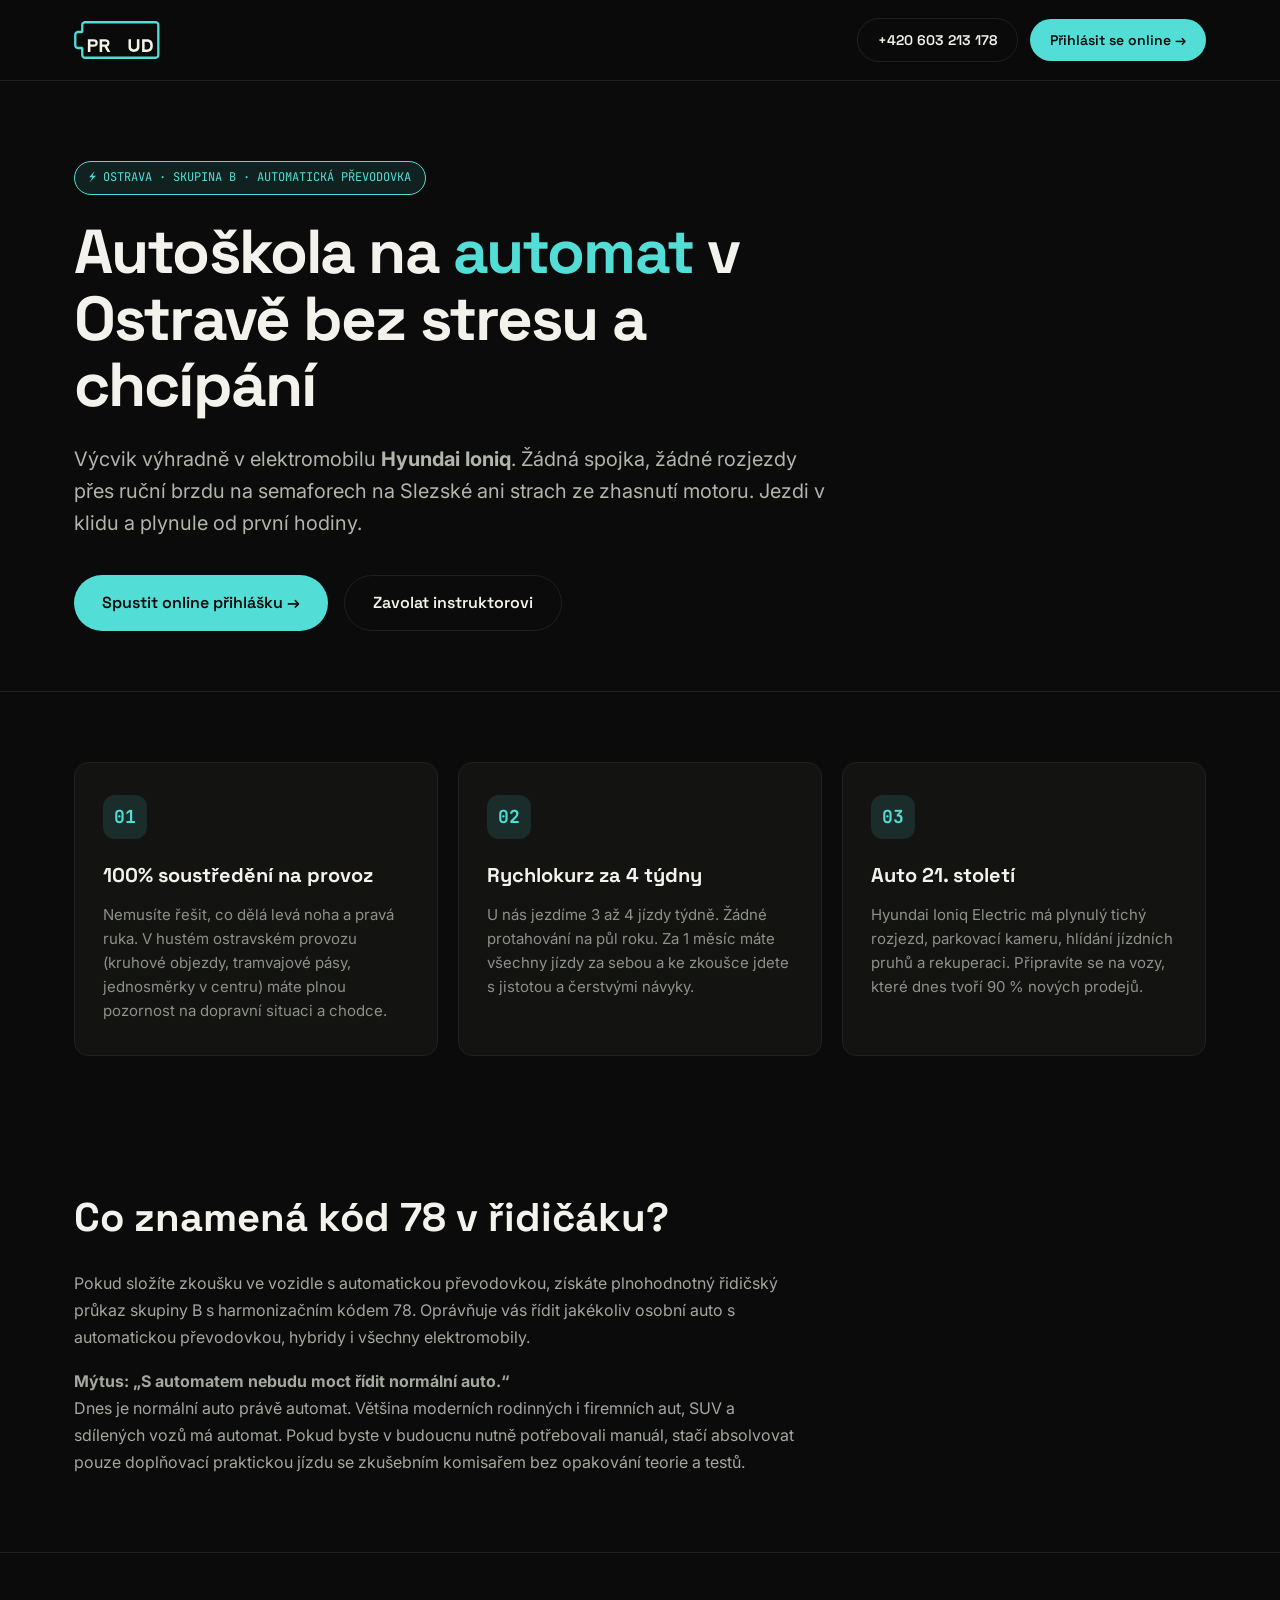
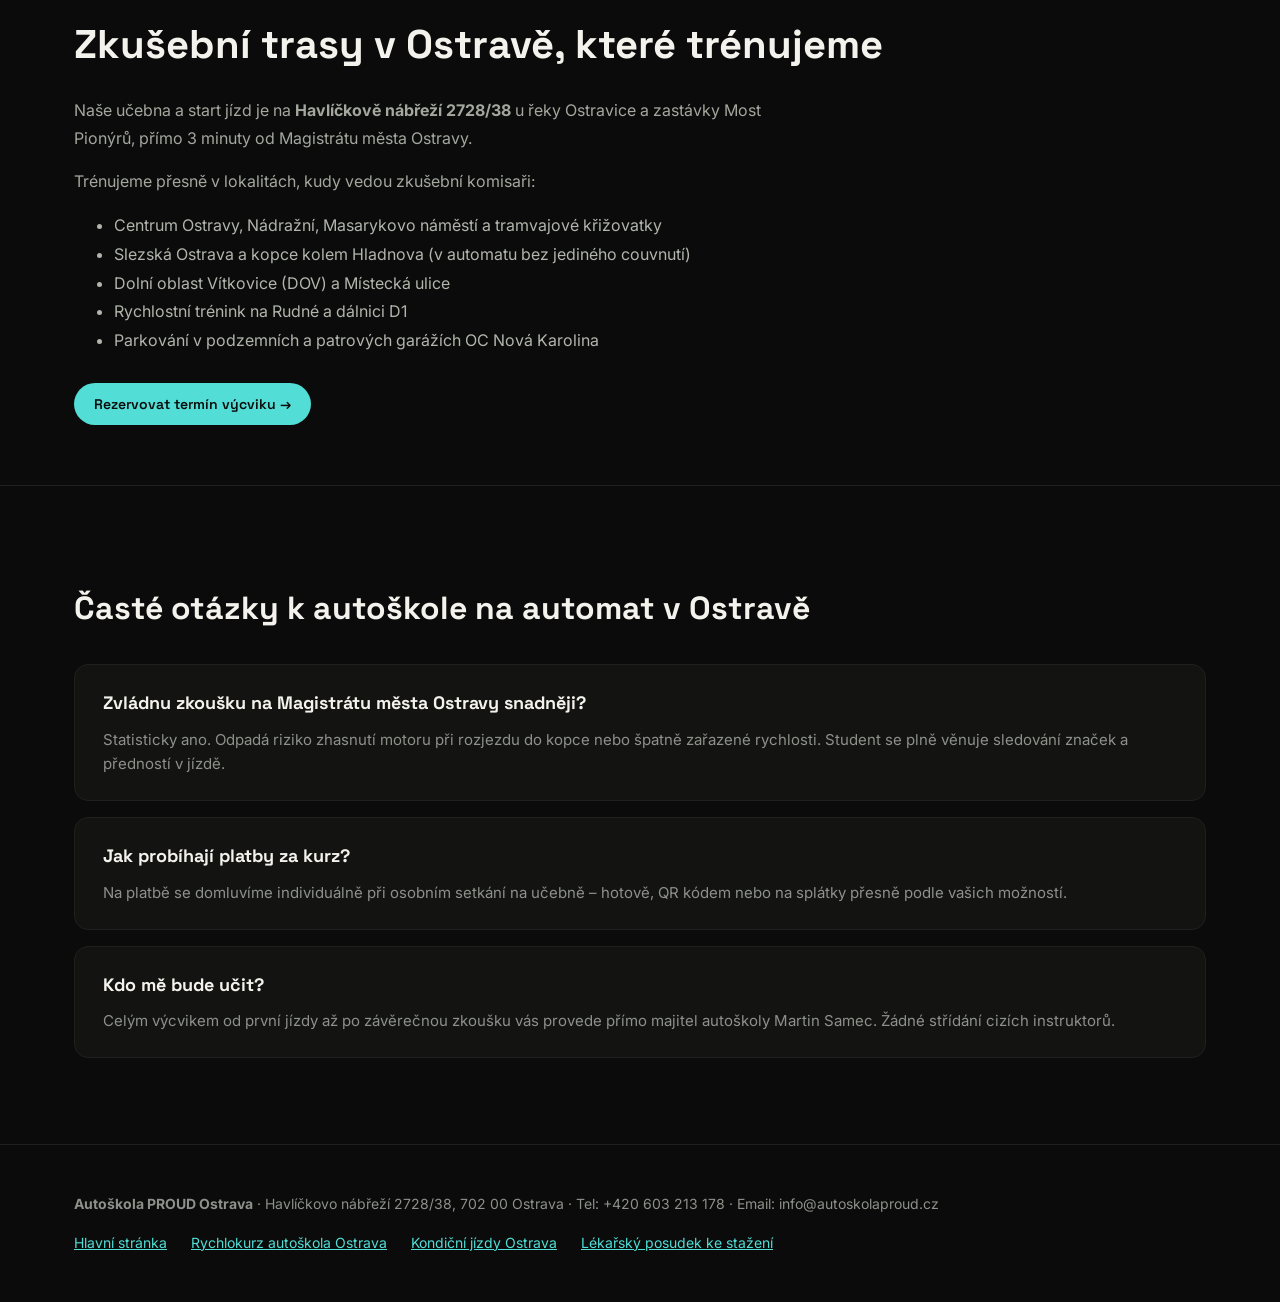
==== autoskola-automat-ostrava.html @ 7e3c73a1 "feat(seo): add dedicated landing pages for automat, rychlokurz, and kondicni jizdy, update sitemap a" ====
<!doctype html>
<html lang="cs">
<head>
<meta charset="utf-8" />
<title>Autoškola automat Ostrava · Řidičák sk. B bez stresu z řazení · Autoškola PROUD</title>
<meta name="viewport" content="width=device-width, initial-scale=1" />
<meta name="description" content="Hledáte autoškolu na automat v Ostravě? V Autoškole PROUD jezdíme výhradně v elektromobilu Hyundai Ioniq. Žádné řazení, žádné chcípání v kopci. Rychlokurz za 4 týdny." />
<meta name="keywords" content="autoškola automat Ostrava, řidičák na automat Ostrava, autoškola bez řazení Ostrava, řidičský průkaz skupina B kód 78, autoškola elektromobil Ostrava, autoškola Ostrava automatická převodovka" />
<link rel="canonical" href="https://autoskolaproud.cz/autoskola-automat-ostrava.html" />

<!-- Open Graph / Social -->
<meta property="og:type" content="article" />
<meta property="og:locale" content="cs_CZ" />
<meta property="og:site_name" content="Autoškola PROUD Ostrava" />
<meta property="og:title" content="Autoškola automat Ostrava · Řidičák bez stresu z řazení" />
<meta property="og:description" content="Výcvik skupiny B na automatické převodovce v čisto-elektrickém Hyundai Ioniq. Rychlokurz za měsíc v Ostravě." />
<meta property="og:url" content="https://autoskolaproud.cz/autoskola-automat-ostrava.html" />
<meta property="og:image" content="https://autoskolaproud.cz/logo/SVG/LOGO.svg" />

<!-- Geo Local SEO -->
<meta name="geo.region" content="CZ-80" />
<meta name="geo.placename" content="Ostrava" />
<meta name="geo.position" content="49.8398;18.2936" />
<meta name="ICBM" content="49.8398, 18.2936" />

<!-- Google Analytics 4 (GA4) Tracking Script -->
<script async src="https://www.googletagmanager.com/gtag/js?id=G-QQK7QPSL2N"></script>
<script>
  window.dataLayer = window.dataLayer || [];
  function gtag(){dataLayer.push(arguments);}
  gtag('js', new Date());
  window.GA_MEASUREMENT_ID = 'G-QQK7QPSL2N';
  gtag('config', window.GA_MEASUREMENT_ID, { send_page_view: true });
</script>

<!-- Schema.org JSON-LD -->
<script type="application/ld+json">
{
  "@context": "https://schema.org",
  "@graph": [
    {
      "@type": "BreadcrumbList",
      "itemListElement": [
        {
          "@type": "ListItem",
          "position": 1,
          "name": "Domů",
          "item": "https://autoskolaproud.cz/"
        },
        {
          "@type": "ListItem",
          "position": 2,
          "name": "Autoškola automat Ostrava",
          "item": "https://autoskolaproud.cz/autoskola-automat-ostrava.html"
        }
      ]
    },
    {
      "@type": "Course",
      "name": "Autoškola skupina B s automatickou převodovkou Ostrava",
      "description": "Intenzivní kurz autoškoly na osobní automobil s automatickou převodovkou výhradně v elektromobilu Hyundai Ioniq Electric. Rychlokurz 3–4 jízdy týdně, hotovo za 4 týdny.",
      "provider": {
        "@type": "EducationalOrganization",
        "name": "Autoškola PROUD Ostrava",
        "url": "https://autoskolaproud.cz/",
        "telephone": "+420603213178",
        "address": {
          "@type": "PostalAddress",
          "streetAddress": "Havlíčkovo nábřeží 2728/38",
          "addressLocality": "Ostrava",
          "postalCode": "702 00",
          "addressCountry": "CZ"
        }
      }
    },
    {
      "@type": "FAQPage",
      "mainEntity": [
        {
          "@type": "Question",
          "name": "Proč dělat autoškolu na automat v Ostravě?",
          "acceptedAnswer": {
            "@type": "Answer",
            "text": "Výcvik na automatu v Ostravě odstraňuje nejčastější stres začátečníků: spojku, chcípnutí motoru v kopci a neustálé řazení v hustém provozu. Můžete se 100% soustředit na značky, chodce, tramvaje a bezpečný průjezd křižovatkami."
          }
        },
        {
          "@type": "Question",
          "name": "Co znamená kód 78 v řidičském průkazu?",
          "acceptedAnswer": {
            "@type": "Answer",
            "text": "Harmonizační kód 78 označuje oprávnění řídit motorová vozidla s automatickou převodovkou. Dnes je automat standardem u naprosté většiny nových vozidel, hybridů i všech elektromobilů. Pokud byste v budoucnu chtěli řídit manuál, stačí složit doplňovací praktickou zkoušku bez nutnosti opakovat celou autoškolu."
          }
        },
        {
          "@type": "Question",
          "name": "Jak rychle zvládnu řidičák na automat v Autoškole PROUD?",
          "acceptedAnswer": {
            "@type": "Answer",
            "text": "Všechny naše kurzy jezdíme jako intenzivní rychlokurz (3 až 4 jízdy týdně). Celý výcvik odjezdíte za zhruba 4 týdny a ke zkoušce jdete s maximálně čerstvými návyky."
          }
        }
      ]
    }
  ]
}
</script>

<link rel="preconnect" href="https://fonts.googleapis.com">
<link rel="preconnect" href="https://fonts.gstatic.com" crossorigin>
<link href="https://fonts.googleapis.com/css2?family=Bricolage+Grotesque:opsz,wght@12..96,400;12..96,600;12..96,700&family=Space+Grotesk:wght@400;500;600;700&family=Inter:wght@400;500;600;700&family=JetBrains+Mono:wght@400;500&display=swap" rel="stylesheet">
<style>
:root {
  --bg: #0A0B0A;
  --bg-2: #131412;
  --paper: #F4F2EC;
  --ink: #0A0B0A;
  --muted: #8E908A;
  --line: #1F211E;
  --volt: #52DDD6;
  --volt-deep: #21817D;
  --volt-glow: rgba(82, 221, 214, 0.35);
  --display: "Space Grotesk", system-ui, sans-serif;
  --body: "Inter", system-ui, sans-serif;
  --mono: "JetBrains Mono", monospace;
  --r-md: 14px;
  --r-lg: 22px;
}
* { box-sizing: border-box; }
body {
  margin: 0; padding: 0;
  background: var(--bg);
  color: var(--paper);
  font-family: var(--body);
  line-height: 1.6;
  -webkit-font-smoothing: antialiased;
}
a { color: inherit; text-decoration: none; }
.wrap { max-width: 1180px; margin: 0 auto; padding: 0 24px; }

/* Nav */
header.site-header {
  border-bottom: 1px solid var(--line);
  padding: 18px 0;
  position: sticky; top: 0; z-index: 100;
  background: rgba(10, 11, 10, 0.92);
  backdrop-filter: blur(12px);
}
.nav-bar { display: flex; align-items: center; justify-content: space-between; }
.btn {
  display: inline-flex; align-items: center; gap: 8px;
  padding: 10px 20px; border-radius: 999px;
  font-family: var(--display); font-weight: 600; font-size: 14px;
  cursor: pointer; transition: all 0.2s ease;
}
.btn-volt { background: var(--volt); color: var(--ink); border: none; }
.btn-volt:hover { box-shadow: 0 0 20px var(--volt-glow); transform: translateY(-1px); }
.btn-ghost { background: transparent; border: 1px solid var(--line); color: var(--paper); }
.btn-ghost:hover { border-color: var(--volt); color: var(--volt); }

/* Hero */
.hero { padding: 80px 0 60px; border-bottom: 1px solid var(--line); }
.badge {
  display: inline-flex; align-items: center; gap: 8px;
  padding: 6px 14px; border-radius: 999px;
  background: rgba(82, 221, 214, 0.1); border: 1px solid var(--volt);
  color: var(--volt); font-family: var(--mono); font-size: 12px;
  margin-bottom: 24px;
}
h1 {
  font-family: var(--display); font-size: clamp(34px, 5.5vw, 62px);
  font-weight: 700; line-height: 1.08; letter-spacing: -0.03em;
  margin: 0 0 24px; max-width: 20ch;
}
h1 span { color: var(--volt); }
p.lead {
  font-size: clamp(17px, 2vw, 20px); color: #B2B5AC;
  max-width: 58ch; line-height: 1.6; margin: 0 0 36px;
}
.hero-cta { display: flex; gap: 16px; flex-wrap: wrap; }

/* Content Grid */
.features-grid {
  display: grid; grid-template-columns: repeat(3, 1fr); gap: 20px;
  margin: 70px 0;
}
@media (max-width: 860px) { .features-grid { grid-template-columns: 1fr; } }
.feature-card {
  background: var(--bg-2); border: 1px solid var(--line);
  padding: 32px 28px; border-radius: var(--r-md);
  transition: transform 0.2s, border-color 0.2s;
}
.feature-card:hover { border-color: var(--volt); transform: translateY(-2px); }
.feature-icon {
  width: 44px; height: 44px; border-radius: 12px;
  background: rgba(82, 221, 214, 0.12); color: var(--volt);
  display: flex; align-items: center; justify-content: center;
  font-family: var(--mono); font-size: 18px; font-weight: 700; margin-bottom: 20px;
}
.feature-card h3 { font-family: var(--display); font-size: 20px; margin: 0 0 12px; }
.feature-card p { color: var(--muted); font-size: 15px; margin: 0; line-height: 1.6; }

/* Deep Section */
.deep-sec { padding: 60px 0; border-bottom: 1px solid var(--line); }
.deep-sec h2 { font-family: var(--display); font-size: clamp(26px, 3.5vw, 40px); margin: 0 0 20px; }
.deep-sec p { color: #A4A79E; font-size: 16px; line-height: 1.7; max-width: 72ch; }

/* FAQ List */
.faq-sec { padding: 70px 0; border-bottom: 1px solid var(--line); }
.faq-box {
  background: var(--bg-2); border: 1px solid var(--line);
  border-radius: var(--r-md); padding: 24px 28px; margin-bottom: 16px;
}
.faq-box h4 { font-family: var(--display); font-size: 18px; margin: 0 0 10px; color: var(--paper); }
.faq-box p { color: var(--muted); margin: 0; font-size: 15px; line-height: 1.6; }

/* Footer */
footer { padding: 48px 0; color: var(--muted); font-size: 14px; }
.foot-links { display: flex; gap: 24px; flex-wrap: wrap; margin-top: 16px; }
.foot-links a { color: var(--volt); text-decoration: underline; }
</style>
</head>
<body>

<header class="site-header">
  <div class="wrap nav-bar">
    <a href="/" title="Zpět na hlavní stránku Autoškola PROUD">
      <svg viewBox="0 0 816.26 362.45" height="38" style="vertical-align: middle;">
        <path fill="var(--volt)" d="M68.01,324.44c0,5.08,1.04,9.98,2.91,14.41,2.82,6.66,7.5,12.29,13.4,16.28,5.89,3.99,13.07,6.33,20.7,6.33h673.23c5.08,0,9.98-1.04,14.41-2.91,6.66-2.82,12.29-7.5,16.28-13.4,3.99-5.89,6.33-13.07,6.33-20.7V38.01c0-5.08-1.04-9.98-2.91-14.41-2.82-6.66-7.5-12.29-13.4-16.28-5.89-3.99-13.07-6.33-20.7-6.33v22c2.1,0,4.05.42,5.84,1.18,2.68,1.13,4.99,3.05,6.62,5.45,1.62,2.41,2.55,5.24,2.56,8.39v286.42c0,2.1-.42,4.05-1.18,5.84-1.13,2.68-3.05,4.99-5.45,6.62-2.41,1.62-5.24,2.55-8.39,2.56H105.02c-2.1,0-4.05-.42-5.84-1.18-2.68-1.13-5-3.05-6.62-5.45-1.62-2.41-2.55-5.24-2.56-8.39v-60.18c0-2.43-.5-4.81-1.41-6.94-1.36-3.21-3.61-5.91-6.45-7.84-2.83-1.92-6.32-3.06-9.98-3.05h-34.16c-2.1,0-4.05-.42-5.84-1.18-2.68-1.13-5-3.05-6.62-5.45-1.62-2.41-2.55-5.24-2.56-8.39v-100.38c0-2.1.42-4.05,1.18-5.84,1.13-2.68,3.05-4.99,5.45-6.62,2.41-1.62,5.24-2.55,8.39-2.56h34.16c2.43,0,4.81-.5,6.94-1.41,3.21-1.36,5.91-3.61,7.84-6.45,1.92-2.83,3.06-6.32,3.05-9.98v-60.18c0-2.1.42-4.05,1.18-5.84,1.13-2.68,3.05-4.99,5.45-6.62,2.41-1.62,5.24-2.55,8.39-2.56h673.23v-11s0-11,0-11H105.02c-5.08,0-9.98,1.04-14.41,2.91-6.66,2.82-12.29,7.5-16.28,13.4-3.99,5.89-6.33,13.07-6.33,20.7v49.64c0,1.33.21,3.11-.54,4.27-.25.39-.63.95-.99,1.25-.65.56-1.54.88-2.41.85-3.76-.17-7.17,0-10.93,0h-15.13c-5.08,0-9.98,1.04-14.41,2.91-6.66,2.82-12.29,7.5-16.28,13.4-3.99,5.89-6.33,13.07-6.33,20.7v100.38c0,5.08,1.04,9.98,2.91,14.41,2.82,6.66,7.5,12.29,13.4,16.28,5.89,3.99,13.07,6.33,20.7,6.33h27.21c.14,0,.28,0,.42,0,.2,0,.47.01.66.04.39.05.64.1.93.3l.04.03.22.2c.24.26.34.62.43.96.17.65.08,1.42.08,2.1v52.39Z"/>
        <path fill="var(--paper)" d="M316.56,242.49c14.74-4.75,22.11-15.88,22.11-33.08,0-23.09-14.08-34.55-42.08-34.55h-52.23v119.86h24.07v-49.61h21.78l28.82,49.61h27.51l-29.96-52.23ZM268.42,195.66h33.73c9.5.33,14.41,6.06,14.57,13.92-.16,8.68-5.08,14.57-14.74,14.74h-33.57v-28.65ZM156.42,195.66h33.73c9.5.33,14.41,6.06,14.57,13.92-.16,8.68-5.08,14.57-14.74,14.74h-33.57v-28.65ZM156.42,294.72v-49.61h28.33c27.84,0,41.92-11.79,41.92-35.7s-14.08-34.55-42.08-34.55h-52.23v119.86h24.07Z"/>
        <path fill="var(--paper)" d="M695.85,294.72c37.33,0,56-19.98,56-59.93s-18.67-60.09-56-60.09h-46.18v120.02h46.18ZM673.74,272.45v-75.32h22.11c21.29,0,31.93,13.59,32.09,37.66-.16,23.91-10.81,37.5-32.09,37.66h-22.11ZM519.83,174.86v75.81c0,27.34,25.71,44.05,51.91,44.05s52.07-16.7,52.07-44.05v-75.81h-24.07v69.43c0,17.68-11.46,26.53-28,26.53s-28-8.84-28-26.53v-69.43h-23.91Z"/>
      </svg>
    </a>
    <div style="display: flex; gap: 12px; align-items: center;">
      <a href="tel:+420603213178" class="btn btn-ghost">+420 603 213 178</a>
      <a href="/#how" class="btn btn-volt">Přihlásit se online →</a>
    </div>
  </div>
</header>

<main>
  <section class="hero">
    <div class="wrap">
      <div class="badge">⚡ OSTRAVA · SKUPINA B · AUTOMATICKÁ PŘEVODOVKA</div>
      <h1>Autoškola na <span>automat</span> v Ostravě bez stresu a chcípání</h1>
      <p class="lead">
        Výcvik výhradně v elektromobilu <b>Hyundai Ioniq</b>. Žádná spojka, žádné rozjezdy přes ruční brzdu na semaforech na Slezské ani strach ze zhasnutí motoru. Jezdi v klidu a plynule od první hodiny.
      </p>
      <div class="hero-cta">
        <a href="/#how" class="btn btn-volt" style="padding: 14px 28px; font-size: 16px;">Spustit online přihlášku →</a>
        <a href="tel:+420603213178" class="btn btn-ghost" style="padding: 14px 28px; font-size: 16px;">Zavolat instruktorovi</a>
      </div>
    </div>
  </section>

  <section class="wrap">
    <div class="features-grid">
      <div class="feature-card">
        <div class="feature-icon">01</div>
        <h3>100% soustředění na provoz</h3>
        <p>Nemusíte řešit, co dělá levá noha a pravá ruka. V hustém ostravském provozu (kruhové objezdy, tramvajové pásy, jednosměrky v centru) máte plnou pozornost na dopravní situaci a chodce.</p>
      </div>
      <div class="feature-card">
        <div class="feature-icon">02</div>
        <h3>Rychlokurz za 4 týdny</h3>
        <p>U nás jezdíme 3 až 4 jízdy týdně. Žádné protahování na půl roku. Za 1 měsíc máte všechny jízdy za sebou a ke zkoušce jdete s jistotou a čerstvými návyky.</p>
      </div>
      <div class="feature-card">
        <div class="feature-icon">03</div>
        <h3>Auto 21. století</h3>
        <p>Hyundai Ioniq Electric má plynulý tichý rozjezd, parkovací kameru, hlídání jízdních pruhů a rekuperaci. Připravíte se na vozy, které dnes tvoří 90 % nových prodejů.</p>
      </div>
    </div>
  </section>

  <section class="deep-sec">
    <div class="wrap">
      <h2>Co znamená kód 78 v řidičáku?</h2>
      <p>
        Pokud složíte zkoušku ve vozidle s automatickou převodovkou, získáte plnohodnotný řidičský průkaz skupiny B s harmonizačním kódem 78. Oprávňuje vás řídit jakékoliv osobní auto s automatickou převodovkou, hybridy i všechny elektromobily.
      </p>
      <p>
        <b>Mýtus: „S automatem nebudu moct řídit normální auto.“</b><br>
        Dnes je normální auto právě automat. Většina moderních rodinných i firemních aut, SUV a sdílených vozů má automat. Pokud byste v budoucnu nutně potřebovali manuál, stačí absolvovat pouze doplňovací praktickou jízdu se zkušebním komisařem bez opakování teorie a testů.
      </p>
    </div>
  </section>

  <section class="deep-sec">
    <div class="wrap">
      <h2>Zkušební trasy v Ostravě, které trénujeme</h2>
      <p>
        Naše učebna a start jízd je na <b>Havlíčkově nábřeží 2728/38</b> u řeky Ostravice a zastávky Most Pionýrů, přímo 3 minuty od Magistrátu města Ostravy.
      </p>
      <p>
        Trénujeme přesně v lokalitách, kudy vedou zkušební komisaři:
      </p>
      <ul style="color: #B2B5AC; line-height: 1.8; font-size: 16px; margin-bottom: 28px;">
        <li>Centrum Ostravy, Nádražní, Masarykovo náměstí a tramvajové křižovatky</li>
        <li>Slezská Ostrava a kopce kolem Hladnova (v automatu bez jediného couvnutí)</li>
        <li>Dolní oblast Vítkovice (DOV) a Místecká ulice</li>
        <li>Rychlostní trénink na Rudné a dálnici D1</li>
        <li>Parkování v podzemních a patrových garážích OC Nová Karolina</li>
      </ul>
      <a href="/#how" class="btn btn-volt">Rezervovat termín výcviku →</a>
    </div>
  </section>

  <section class="faq-sec">
    <div class="wrap">
      <h2 style="font-family: var(--display); font-size: 32px; margin-bottom: 30px;">Časté otázky k autoškole na automat v Ostravě</h2>
      <div class="faq-box">
        <h4>Zvládnu zkoušku na Magistrátu města Ostravy snadněji?</h4>
        <p>Statisticky ano. Odpadá riziko zhasnutí motoru při rozjezdu do kopce nebo špatně zařazené rychlosti. Student se plně věnuje sledování značek a předností v jízdě.</p>
      </div>
      <div class="faq-box">
        <h4>Jak probíhají platby za kurz?</h4>
        <p>Na platbě se domluvíme individuálně při osobním setkání na učebně – hotově, QR kódem nebo na splátky přesně podle vašich možností.</p>
      </div>
      <div class="faq-box">
        <h4>Kdo mě bude učit?</h4>
        <p>Celým výcvikem od první jízdy až po závěrečnou zkoušku vás provede přímo majitel autoškoly Martin Samec. Žádné střídání cizích instruktorů.</p>
      </div>
    </div>
  </section>
</main>

<footer>
  <div class="wrap">
    <div><b>Autoškola PROUD Ostrava</b> · Havlíčkovo nábřeží 2728/38, 702 00 Ostrava · Tel: +420 603 213 178 · Email: info@autoskolaproud.cz</div>
    <div class="foot-links">
      <a href="/">Hlavní stránka</a>
      <a href="/rychlokurz-autoskola-ostrava.html">Rychlokurz autoškola Ostrava</a>
      <a href="/kondicni-jizdy-ostrava.html">Kondiční jízdy Ostrava</a>
      <a href="/lekarsky-posudek.html">Lékařský posudek ke stažení</a>
    </div>
  </div>
</footer>

</body>
</html>
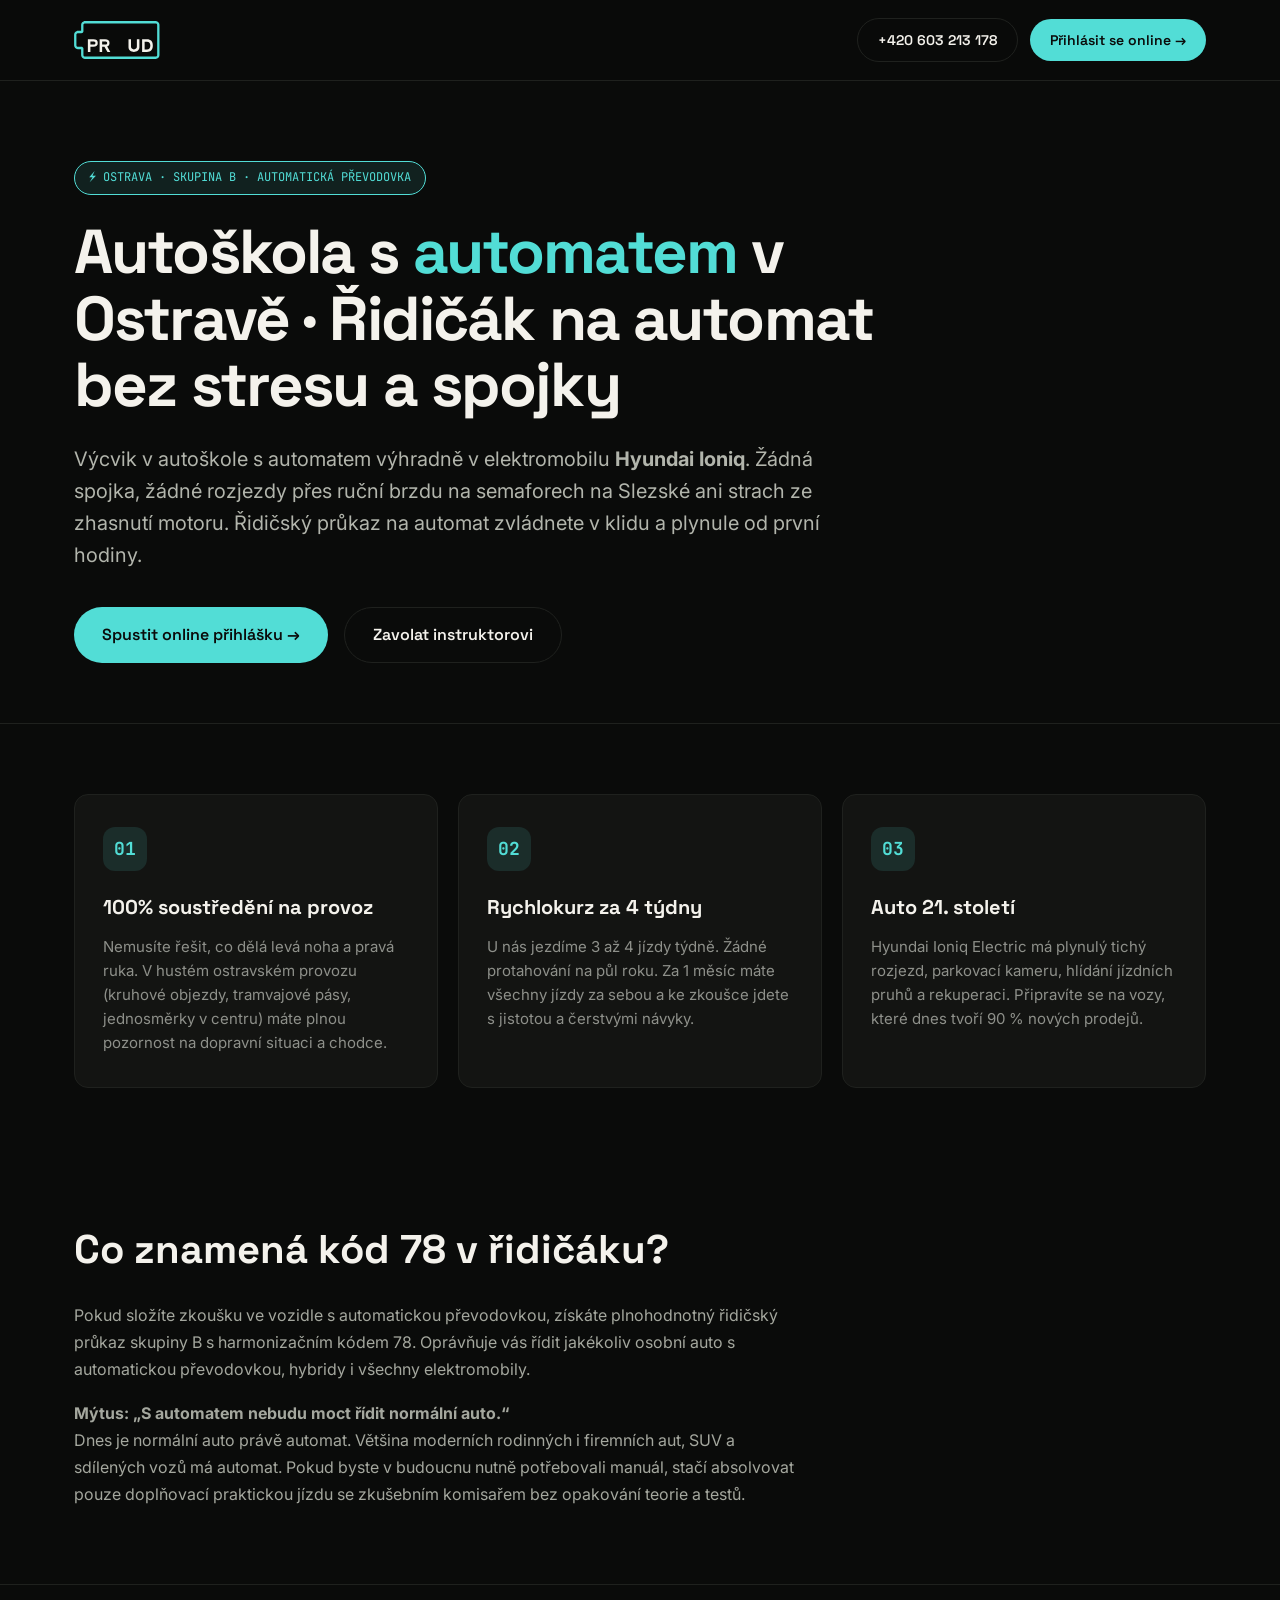
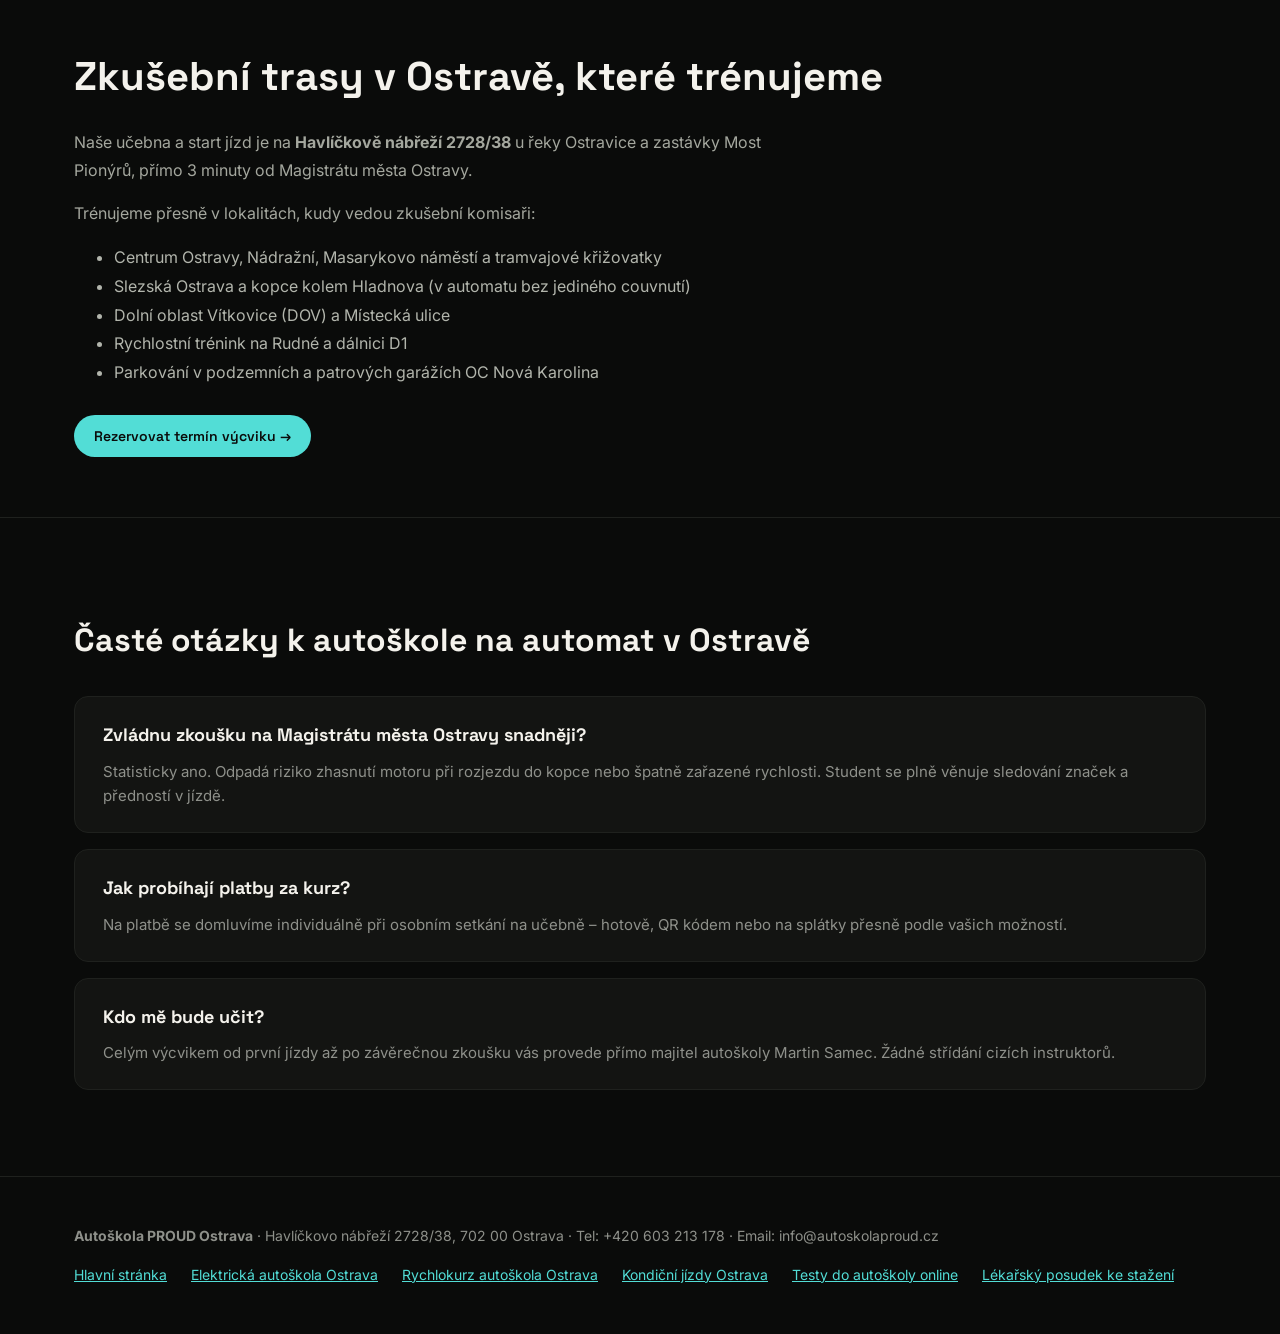
==== commit b10cf9fd: "feat(seo): add testy-autoskola-online landing page and update internal navigation and sitemap" ====
--- a/autoskola-automat-ostrava.html
+++ b/autoskola-automat-ostrava.html
@@ -2,10 +2,10 @@
 <html lang="cs">
 <head>
 <meta charset="utf-8" />
-<title>Autoškola automat Ostrava · Řidičák sk. B bez stresu z řazení · Autoškola PROUD</title>
+<title>Autoškola s automatem Ostrava · Řidičák na automat sk. B bez stresu · Autoškola PROUD</title>
 <meta name="viewport" content="width=device-width, initial-scale=1" />
-<meta name="description" content="Hledáte autoškolu na automat v Ostravě? V Autoškole PROUD jezdíme výhradně v elektromobilu Hyundai Ioniq. Žádné řazení, žádné chcípání v kopci. Rychlokurz za 4 týdny." />
-<meta name="keywords" content="autoškola automat Ostrava, řidičák na automat Ostrava, autoškola bez řazení Ostrava, řidičský průkaz skupina B kód 78, autoškola elektromobil Ostrava, autoškola Ostrava automatická převodovka" />
+<meta name="description" content="Hledáte autoškolu s automatem v Ostravě? V Autoškole PROUD získáte řidičák na automat bez stresu a spojky v elektromobilu Hyundai Ioniq. Rychlokurz za 4 týdny." />
+<meta name="keywords" content="autoškola s automatem Ostrava, autoškola na automat Ostrava, řidičák s automatem Ostrava, řidičák na automat Ostrava, autoškola automat Ostrava, řidičský průkaz automatická převodovka, kód 78 autoškola Ostrava, autoškola elektromobil Ostrava" />
 <link rel="canonical" href="https://autoskolaproud.cz/autoskola-automat-ostrava.html" />
 
 <!-- Open Graph / Social -->
@@ -242,9 +242,9 @@
   <section class="hero">
     <div class="wrap">
       <div class="badge">⚡ OSTRAVA · SKUPINA B · AUTOMATICKÁ PŘEVODOVKA</div>
-      <h1>Autoškola na <span>automat</span> v Ostravě bez stresu a chcípání</h1>
+      <h1>Autoškola s <span>automatem</span> v Ostravě · Řidičák na automat bez stresu a spojky</h1>
       <p class="lead">
-        Výcvik výhradně v elektromobilu <b>Hyundai Ioniq</b>. Žádná spojka, žádné rozjezdy přes ruční brzdu na semaforech na Slezské ani strach ze zhasnutí motoru. Jezdi v klidu a plynule od první hodiny.
+        Výcvik v autoškole s automatem výhradně v elektromobilu <b>Hyundai Ioniq</b>. Žádná spojka, žádné rozjezdy přes ruční brzdu na semaforech na Slezské ani strach ze zhasnutí motoru. Řidičský průkaz na automat zvládnete v klidu a plynule od první hodiny.
       </p>
       <div class="hero-cta">
         <a href="/#how" class="btn btn-volt" style="padding: 14px 28px; font-size: 16px;">Spustit online přihlášku →</a>
@@ -330,8 +330,10 @@
     <div><b>Autoškola PROUD Ostrava</b> · Havlíčkovo nábřeží 2728/38, 702 00 Ostrava · Tel: +420 603 213 178 · Email: info@autoskolaproud.cz</div>
     <div class="foot-links">
       <a href="/">Hlavní stránka</a>
+      <a href="/elektricka-autoskola-ostrava.html">Elektrická autoškola Ostrava</a>
       <a href="/rychlokurz-autoskola-ostrava.html">Rychlokurz autoškola Ostrava</a>
       <a href="/kondicni-jizdy-ostrava.html">Kondiční jízdy Ostrava</a>
+      <a href="/testy-autoskola-online.html">Testy do autoškoly online</a>
       <a href="/lekarsky-posudek.html">Lékařský posudek ke stažení</a>
     </div>
   </div>
